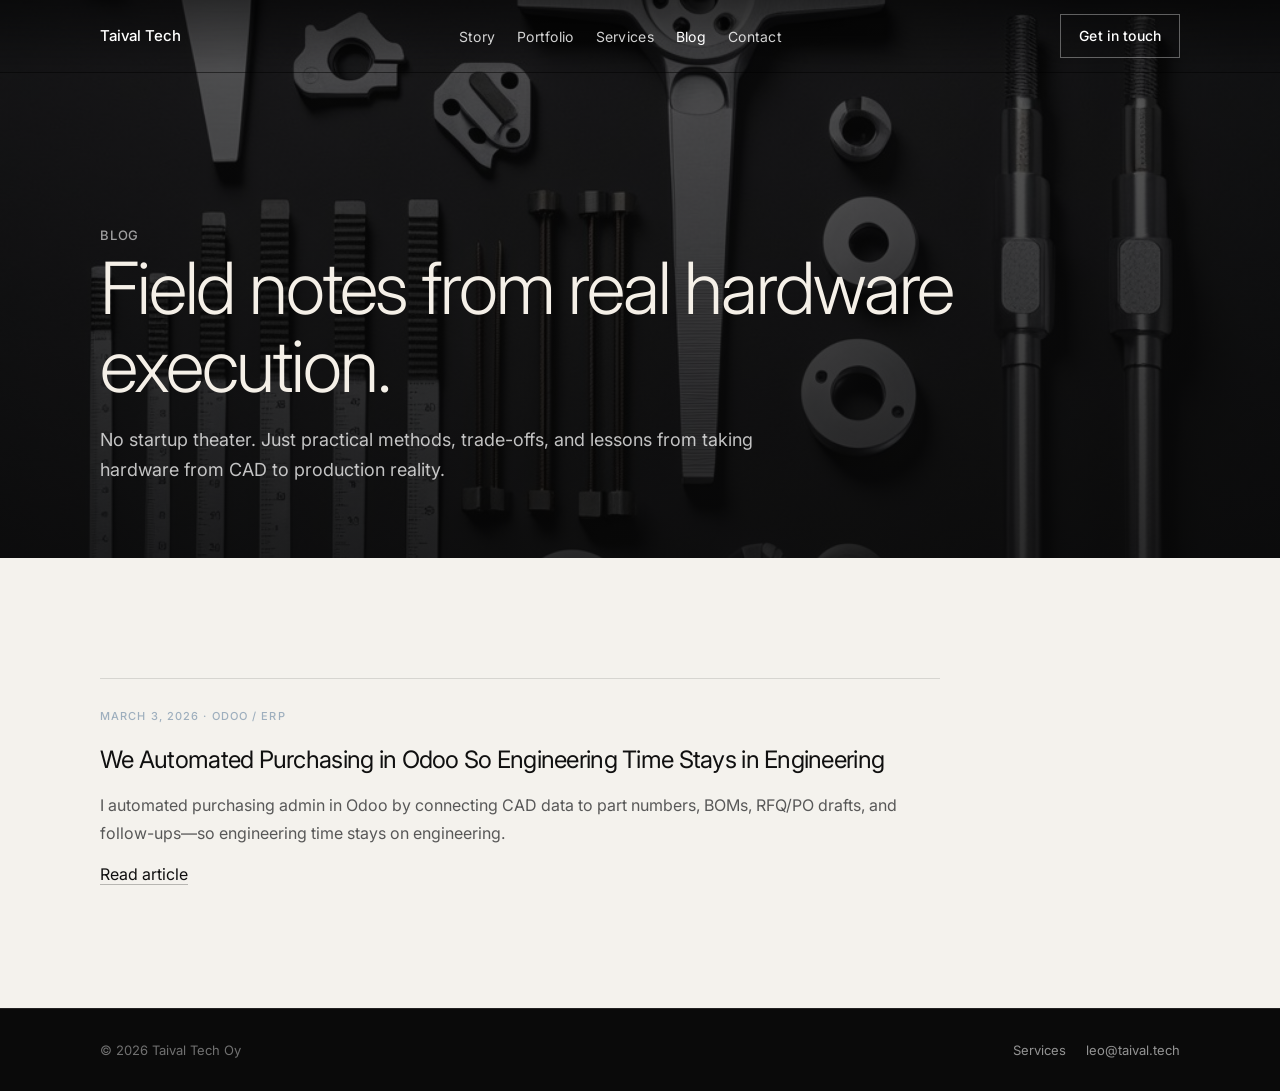
==== blog/index.html @ 3283a110 "Web expansion: multi-page site with 10x engineer positioning, services, portfolio, blog, and IXI-sty" ====
<!DOCTYPE html>
<html lang="en">
<head>
  <meta charset="UTF-8" />
  <meta name="viewport" content="width=device-width, initial-scale=1.0" />
  <title>Blog — Taival Tech</title>
  <meta name="description" content="Practical notes on hardware engineering execution, production readiness, and AI-assisted workflows by Iiro Peltola." />
  <link rel="preconnect" href="https://fonts.googleapis.com" />
  <link rel="preconnect" href="https://fonts.gstatic.com" crossorigin />
  <link href="https://fonts.googleapis.com/css2?family=Inter:wght@300;400;500;600&display=swap" rel="stylesheet" />
  <link rel="stylesheet" href="../assets/site.css" />
  <script defer src="../assets/site.js"></script>
</head>
<body>
  <nav class="site-nav" id="site-nav">
    <div class="nav-inner">
      <a class="nav-logo" href="../index.html">Taival Tech</a>
      <ul class="nav-links">
        <li><a href="../index.html#story" id="nav-story">Story</a></li>
        <li><a href="../portfolio/" id="nav-portfolio">Portfolio</a></li>
        <li><a href="../services/" id="nav-services">Services</a></li>
        <li><a href="../blog/" id="nav-blog">Blog</a></li>
        <li><a href="../index.html#contact" id="nav-contact">Contact</a></li>
      </ul>
      <a class="nav-cta" href="../index.html#contact">Get in touch</a>
    </div>
  </nav>

  <header class="page-hero" style="background:linear-gradient(rgba(6,6,6,0.64),rgba(6,6,6,0.84)),url('../2026-03-03-services-tools.png') center/cover no-repeat;">
    <div class="container reveal">
      <span class="eyebrow reveal-child">Blog</span>
      <h1 class="reveal-child" style="transition-delay:0.08s">Field notes from real hardware execution.</h1>
      <p class="reveal-child" style="transition-delay:0.16s">No startup theater. Just practical methods, trade-offs, and lessons from taking hardware from CAD to production reality.</p>
    </div>
  </header>

  <section class="section section--light reveal">
    <div class="container">
      <article class="card reveal-child" style="max-width:840px;transition-delay:0.08s;">
        <span class="card-meta">March 3, 2026 · Odoo / ERP</span>
        <h3>We Automated Purchasing in Odoo So Engineering Time Stays in Engineering</h3>
        <p class="muted">I automated purchasing admin in Odoo by connecting CAD data to part numbers, BOMs, RFQ/PO drafts, and follow-ups—so engineering time stays on engineering.</p>
        <p style="margin-top:14px"><a class="inline-link" href="odoo-integration-10x-engineer.html">Read article</a></p>
      </article>
    </div>
  </section>

  <footer class="site-footer">
    <div class="footer-inner">
      <span>© 2026 Taival Tech Oy</span>
      <div class="footer-links">
        <a href="../services/">Services</a>
        <a href="mailto:leo@taival.tech">leo@taival.tech</a>
      </div>
    </div>
  </footer>
</body>
</html>
---- assets/site.css ----
*, *::before, *::after {
  box-sizing: border-box;
}

:root {
  --bg-dark: #0a0a0a;
  --bg-elevated: #111111;
  --bg-soft-dark: #171717;
  --bg-light: #f4f2ed;
  --bg-light-2: #ece9e2;
  --text-light: #f5f0e8;
  --text-light-muted: rgba(245, 240, 232, 0.68);
  --text-dark: #101010;
  --text-dark-muted: #585858;
  --line-light: rgba(255, 255, 255, 0.14);
  --line-dark: rgba(0, 0, 0, 0.12);
  --accent: #9eafbe;
  --max: 1160px;
  --nav-height: 72px;
  --radius: 2px;
}

html {
  scroll-behavior: smooth;
}

body {
  margin: 0;
  font-family: 'Inter', -apple-system, BlinkMacSystemFont, 'Segoe UI', sans-serif;
  font-size: 18px;
  line-height: 1.7;
  color: var(--text-dark);
  background: var(--bg-light);
  -webkit-font-smoothing: antialiased;
}

h1,
h2,
h3,
h4 {
  margin: 0;
  font-weight: 300;
  letter-spacing: -0.03em;
}

p {
  margin: 0;
}

a {
  color: inherit;
}

img,
video {
  max-width: 100%;
  display: block;
}

section[id] {
  scroll-margin-top: 96px;
}

.container {
  max-width: var(--max);
  margin: 0 auto;
  padding: 0 40px;
}

.label {
  display: inline-block;
  margin-bottom: 28px;
  font-size: 11px;
  font-weight: 500;
  letter-spacing: 0.12em;
  text-transform: uppercase;
  color: var(--accent);
}

.eyebrow {
  font-size: 13px;
  font-weight: 500;
  letter-spacing: 0.06em;
  text-transform: uppercase;
  color: rgba(255, 255, 255, 0.6);
}

.lead {
  font-size: clamp(19px, 2.2vw, 24px);
  line-height: 1.55;
}

.muted {
  color: var(--text-dark-muted);
}

/* NAV */
.site-nav {
  position: fixed;
  top: 0;
  left: 0;
  right: 0;
  z-index: 100;
  border-bottom: 1px solid transparent;
  background: linear-gradient(to bottom, rgba(0, 0, 0, 0.5), transparent);
  transition: background 0.24s ease, border-color 0.24s ease;
}

.site-nav.scrolled {
  background: rgba(10, 10, 10, 0.9);
  border-bottom-color: rgba(255, 255, 255, 0.08);
  backdrop-filter: blur(10px);
}

.nav-inner {
  max-width: var(--max);
  margin: 0 auto;
  height: var(--nav-height);
  padding: 0 40px;
  display: flex;
  align-items: center;
  justify-content: space-between;
  gap: 24px;
}

.nav-logo {
  font-size: 15px;
  font-weight: 500;
  letter-spacing: -0.01em;
  color: #ffffff;
  text-decoration: none;
  white-space: nowrap;
}

.nav-links {
  display: flex;
  align-items: center;
  gap: 22px;
  list-style: none;
  margin: 0;
  padding: 0;
}

.nav-links a {
  color: rgba(255, 255, 255, 0.82);
  text-decoration: none;
  font-size: 14px;
  letter-spacing: 0.02em;
  transition: color 0.2s ease;
}

.nav-links a:hover,
.nav-links a.active {
  color: #ffffff;
}

.nav-cta,
.btn,
.btn-ghost {
  display: inline-flex;
  align-items: center;
  justify-content: center;
  gap: 10px;
  text-decoration: none;
  font-size: 14px;
  font-weight: 500;
  letter-spacing: 0.01em;
  transition: background 0.2s ease, color 0.2s ease, opacity 0.2s ease, border-color 0.2s ease;
}

.nav-cta {
  color: #ffffff;
  border: 1px solid rgba(255, 255, 255, 0.35);
  padding: 9px 18px;
}

.nav-cta:hover {
  background: #ffffff;
  color: var(--bg-dark);
}

.btn {
  color: var(--bg-dark);
  background: var(--text-light);
  padding: 14px 30px;
  border: 1px solid rgba(255, 255, 255, 0.12);
}

.btn:hover {
  opacity: 0.86;
}

.btn-ghost {
  color: #ffffff;
  border: 1px solid rgba(255, 255, 255, 0.36);
  padding: 13px 26px;
}

.btn-ghost:hover {
  background: rgba(255, 255, 255, 0.08);
}

/* HERO */
.hero {
  position: relative;
  min-height: 96vh;
  color: var(--text-light);
  display: flex;
  align-items: center;
  overflow: hidden;
}

.hero-media {
  position: absolute;
  inset: 0;
}

.hero-video,
.hero-bg {
  position: absolute;
  inset: 0;
  width: 100%;
  height: 100%;
  object-fit: cover;
}

.hero-video {
  opacity: 0.43;
  filter: saturate(0.88) contrast(1.04);
}

.hero-bg {
  background: url('../2026-03-03-hero-motor.png') center / cover no-repeat;
  animation: heroKenBurns 24s ease-in-out infinite alternate;
  opacity: 0.42;
}

.hero-media::after {
  content: '';
  position: absolute;
  inset: 0;
  background:
    linear-gradient(to bottom, rgba(0, 0, 0, 0.6), rgba(0, 0, 0, 0.76) 55%, rgba(0, 0, 0, 0.9)),
    radial-gradient(circle at 68% 26%, rgba(255, 255, 255, 0.08), transparent 50%);
}

@keyframes heroKenBurns {
  0% {
    transform: scale(1);
  }

  100% {
    transform: scale(1.07);
  }
}

.hero-content {
  position: relative;
  z-index: 1;
  padding-top: var(--nav-height);
}

.hero h1 {
  max-width: 920px;
  font-size: clamp(46px, 7vw, 88px);
  line-height: 1.06;
  margin-bottom: 24px;
}

.hero p {
  max-width: 680px;
  font-size: 20px;
  color: var(--text-light-muted);
  margin-bottom: 34px;
}

.hero-actions {
  display: flex;
  gap: 14px;
  flex-wrap: wrap;
}

.hero-tagline {
  display: inline-block;
  margin-top: 18px;
  color: rgba(255, 255, 255, 0.4);
  font-size: 11px;
  font-weight: 500;
  letter-spacing: 0.12em;
  text-transform: uppercase;
}

.scroll-indicator {
  position: absolute;
  bottom: 34px;
  left: 50%;
  transform: translateX(-50%);
  z-index: 2;
}

.scroll-indicator::before {
  content: '';
  display: block;
  width: 1px;
  height: 48px;
  background: rgba(255, 255, 255, 0.36);
  animation: scrollPulse 2.5s ease infinite;
}

@keyframes scrollPulse {
  0%,
  100% {
    opacity: 0.2;
    transform: scaleY(0.52);
    transform-origin: top;
  }

  50% {
    opacity: 0.7;
    transform: scaleY(1);
    transform-origin: top;
  }
}

/* PAGE HERO */
.page-hero {
  min-height: 62vh;
  display: flex;
  align-items: end;
  padding: 140px 0 72px;
  color: var(--text-light);
  background:
    linear-gradient(rgba(6, 6, 6, 0.64), rgba(6, 6, 6, 0.84)),
    url('../2026-03-03-services-tools.png') center / cover no-repeat;
}

.page-hero h1 {
  font-size: clamp(40px, 6vw, 72px);
  line-height: 1.08;
  margin-bottom: 20px;
}

.page-hero p {
  max-width: 700px;
  color: rgba(255, 255, 255, 0.75);
}

.section {
  padding: 120px 0;
}

.section--light {
  background: var(--bg-light);
  color: var(--text-dark);
}

.section--warm {
  background: var(--bg-light-2);
  color: var(--text-dark);
}

.section--dark {
  background: var(--bg-dark);
  color: var(--text-light);
}

.section--dark .muted {
  color: rgba(245, 240, 232, 0.68);
}

.section-title {
  font-size: clamp(34px, 5vw, 60px);
  line-height: 1.1;
  margin-bottom: 24px;
}

.grid-2 {
  display: grid;
  grid-template-columns: repeat(2, minmax(0, 1fr));
  gap: 48px;
}

.grid-3 {
  display: grid;
  grid-template-columns: repeat(3, minmax(0, 1fr));
  gap: 28px;
}

.card {
  border-top: 1px solid var(--line-dark);
  padding-top: 20px;
}

.section--dark .card {
  border-top-color: var(--line-light);
}

.card h3 {
  font-size: 24px;
  font-weight: 400;
  margin-bottom: 12px;
}

.card p {
  font-size: 16px;
}

.card-meta {
  display: inline-block;
  margin-bottom: 14px;
  font-size: 11px;
  font-weight: 500;
  letter-spacing: 0.1em;
  text-transform: uppercase;
  color: var(--accent);
}

.story-line {
  display: grid;
  gap: 18px;
}

.story-item {
  display: grid;
  grid-template-columns: 120px 1fr;
  gap: 20px;
  padding-bottom: 18px;
  border-bottom: 1px solid var(--line-dark);
}

.story-item:last-child {
  border-bottom: none;
  padding-bottom: 0;
}

.story-item strong {
  font-size: 14px;
  letter-spacing: 0.06em;
  text-transform: uppercase;
  color: #333333;
}

.story-item p {
  color: #2d2d2d;
}

.execution-model {
  --progress: 0;
  background: var(--bg-elevated);
  color: var(--text-light);
}

.execution-grid {
  display: grid;
  grid-template-columns: 320px 1fr;
  gap: 60px;
}

.execution-sticky {
  position: relative;
}

.sticky-card {
  position: sticky;
  top: 96px;
  border: 1px solid rgba(255, 255, 255, 0.1);
  padding: 22px;
  background: rgba(255, 255, 255, 0.02);
}

.progress-line {
  width: 100%;
  height: 2px;
  margin: 18px 0;
  background: rgba(255, 255, 255, 0.16);
  overflow: hidden;
}

.progress-fill {
  display: block;
  width: 100%;
  height: 100%;
  transform-origin: left center;
  transform: scaleX(var(--progress));
  background: #ffffff;
  transition: transform 0.16s linear;
}

.progress-note {
  font-size: 15px;
  color: rgba(255, 255, 255, 0.74);
}

.execution-steps {
  display: grid;
  gap: 28px;
}

.step {
  border-top: 1px solid rgba(255, 255, 255, 0.16);
  padding-top: 18px;
}

.step h3 {
  font-size: 24px;
  font-weight: 400;
  margin-bottom: 8px;
}

.step p {
  color: rgba(255, 255, 255, 0.78);
}

.profile {
  display: grid;
  grid-template-columns: 1fr 280px;
  gap: 56px;
  align-items: center;
}

.profile img {
  width: 280px;
  height: 340px;
  object-fit: cover;
  object-position: center top;
}

.inline-link {
  text-decoration: none;
  border-bottom: 1px solid rgba(0, 0, 0, 0.25);
}

.inline-link:hover {
  border-color: rgba(0, 0, 0, 0.6);
}

.section--dark .inline-link {
  border-color: rgba(255, 255, 255, 0.24);
}

.section--dark .inline-link:hover {
  border-color: rgba(255, 255, 255, 0.62);
}

/* CONTACT */
.contact-intro {
  max-width: 640px;
  margin-bottom: 36px;
  color: rgba(255, 255, 255, 0.8);
}

.contact-form {
  max-width: 640px;
}

.form-row {
  display: grid;
  grid-template-columns: repeat(2, minmax(0, 1fr));
  gap: 22px;
  margin-bottom: 22px;
}

.contact-form input,
.contact-form textarea {
  width: 100%;
  font: inherit;
  color: var(--text-light);
  background: transparent;
  border: none;
  border-bottom: 1px solid rgba(255, 255, 255, 0.22);
  padding: 12px 0;
  outline: none;
  transition: border-color 0.2s ease;
}

.contact-form textarea {
  resize: vertical;
  margin-bottom: 22px;
}

.contact-form input::placeholder,
.contact-form textarea::placeholder {
  color: rgba(255, 255, 255, 0.4);
}

.contact-form input:focus,
.contact-form textarea:focus {
  border-bottom-color: rgba(255, 255, 255, 0.72);
}

.btn-submit {
  width: 100%;
  border: none;
  background: var(--text-light);
  color: var(--bg-dark);
  font: inherit;
  font-size: 15px;
  font-weight: 500;
  padding: 14px 24px;
  cursor: pointer;
  transition: opacity 0.2s ease;
}

.btn-submit:hover {
  opacity: 0.86;
}

.form-status {
  display: block;
  margin-top: 14px;
  font-size: 12px;
  letter-spacing: 0.02em;
  color: rgba(255, 255, 255, 0.46);
}

/* BLOG ARTICLE */
.article {
  max-width: 780px;
}

.article h1 {
  font-size: clamp(34px, 5vw, 58px);
  line-height: 1.12;
  margin-bottom: 20px;
}

.article h2 {
  font-size: 28px;
  margin: 46px 0 14px;
}

.article p,
.article li {
  color: #212121;
  font-size: 18px;
}

.article ul {
  padding-left: 22px;
}

.article-meta {
  font-size: 13px;
  color: #666666;
  margin-bottom: 26px;
}

.article-note {
  margin-top: 36px;
  padding: 16px 18px;
  background: #ebe7de;
  border-left: 2px solid #979185;
  font-size: 15px;
}

/* FOOTER */
.site-footer {
  background: var(--bg-dark);
  border-top: 1px solid rgba(255, 255, 255, 0.1);
  padding: 30px 0;
}

.footer-inner {
  max-width: var(--max);
  margin: 0 auto;
  padding: 0 40px;
  display: flex;
  align-items: center;
  justify-content: space-between;
  gap: 20px;
  color: rgba(255, 255, 255, 0.42);
  font-size: 13px;
}

.footer-links {
  display: flex;
  align-items: center;
  gap: 20px;
}

.footer-links a {
  text-decoration: none;
  color: rgba(255, 255, 255, 0.56);
}

.footer-links a:hover {
  color: rgba(255, 255, 255, 0.86);
}

/* REVEALS */
.reveal-child {
  opacity: 0;
  transform: translateY(26px);
  transition: opacity 0.62s ease, transform 0.62s ease;
}

.reveal-child.visible {
  opacity: 1;
  transform: translateY(0);
}

@media (prefers-reduced-motion: reduce) {
  html {
    scroll-behavior: auto;
  }

  .hero-bg,
  .scroll-indicator::before,
  .reveal-child {
    animation: none !important;
    transition: none !important;
  }

  .reveal-child {
    opacity: 1;
    transform: none;
  }
}

@media (max-width: 1080px) {
  .nav-inner,
  .container,
  .footer-inner {
    padding-left: 28px;
    padding-right: 28px;
  }

  .execution-grid {
    grid-template-columns: 1fr;
    gap: 38px;
  }

  .sticky-card {
    position: static;
  }
}

@media (max-width: 900px) {
  body {
    font-size: 17px;
  }

  .grid-2,
  .grid-3,
  .profile {
    grid-template-columns: 1fr;
  }

  .profile {
    gap: 30px;
  }

  .profile img {
    width: min(280px, 100%);
  }

  .story-item {
    grid-template-columns: 1fr;
    gap: 8px;
  }
}

@media (max-width: 760px) {
  .site-nav {
    background: rgba(10, 10, 10, 0.76);
    border-bottom-color: rgba(255, 255, 255, 0.08);
  }

  .nav-inner {
    height: auto;
    min-height: var(--nav-height);
    padding-top: 10px;
    padding-bottom: 10px;
    flex-wrap: wrap;
    justify-content: center;
  }

  .nav-logo {
    width: 100%;
    text-align: center;
  }

  .nav-links {
    gap: 14px;
    flex-wrap: wrap;
    justify-content: center;
  }

  .hero-content {
    padding-top: calc(var(--nav-height) + 54px);
  }

  .section {
    padding: 84px 0;
  }

  .form-row {
    grid-template-columns: 1fr;
  }

  .footer-inner {
    flex-direction: column;
    align-items: flex-start;
  }
}
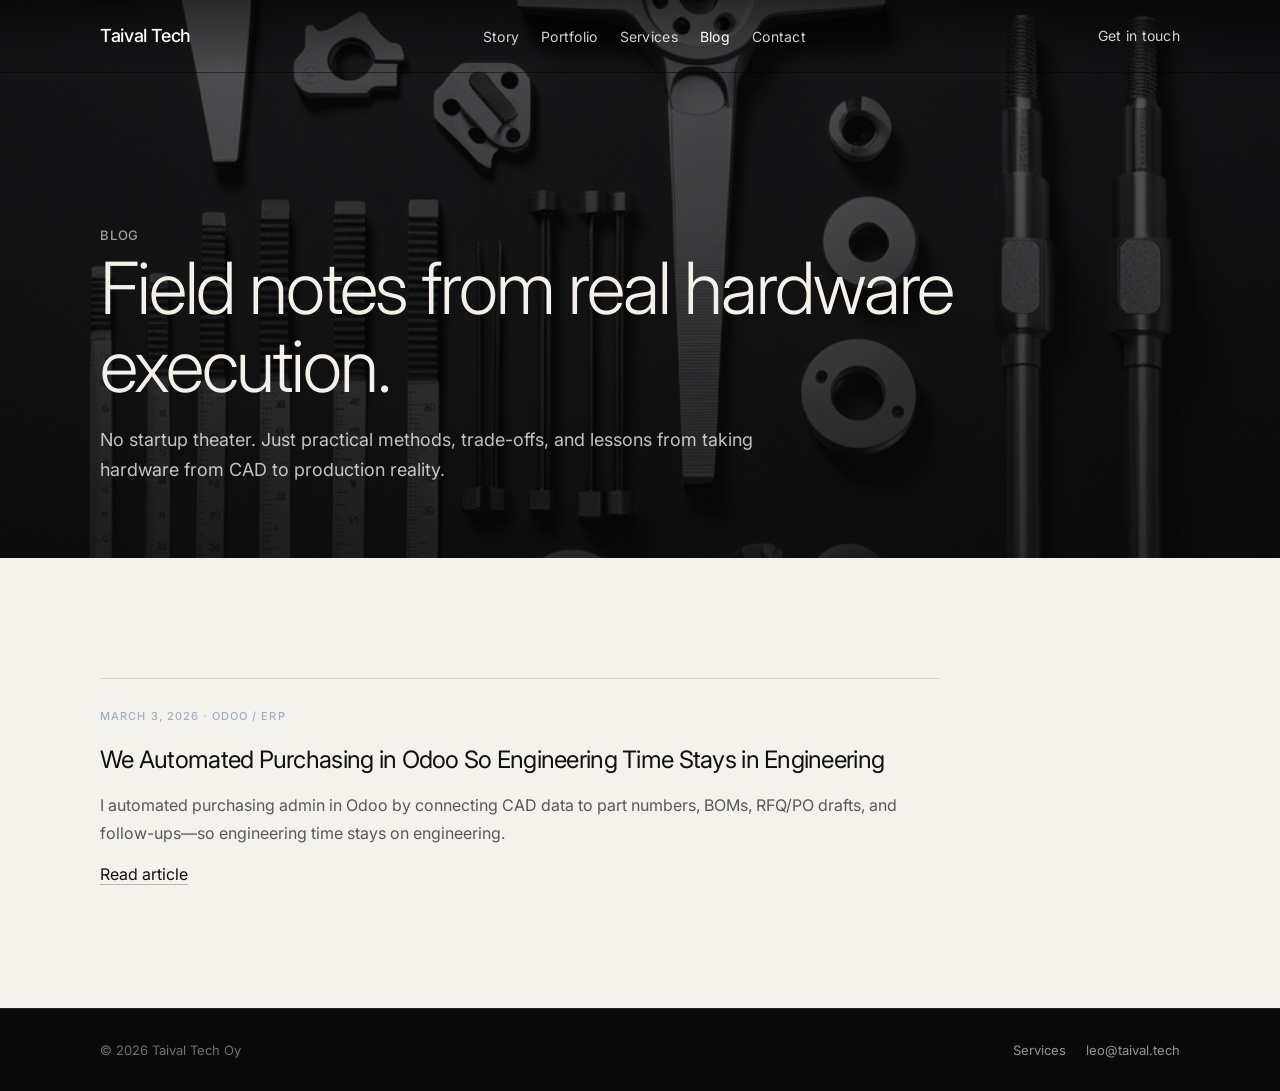
==== commit d2c79bc2: "Nav redesign: light/dark adaptive, 2-line hamburger, plain text CTA, hero real video, remove executi" ====
--- a/blog/index.html
+++ b/blog/index.html
@@ -1,4 +1,4 @@
-<!DOCTYPE html>
+﻿<!DOCTYPE html>
 <html lang="en">
 <head>
   <meta charset="UTF-8" />
@@ -14,6 +14,7 @@
 <body>
   <nav class="site-nav" id="site-nav">
     <div class="nav-inner">
+      <button class="nav-hamburger" id="nav-hamburger" aria-label="Open menu" aria-expanded="false"><span></span><span></span></button>
       <a class="nav-logo" href="../index.html">Taival Tech</a>
       <ul class="nav-links">
         <li><a href="../index.html#story" id="nav-story">Story</a></li>
@@ -22,9 +23,22 @@
         <li><a href="../blog/" id="nav-blog">Blog</a></li>
         <li><a href="../index.html#contact" id="nav-contact">Contact</a></li>
       </ul>
-      <a class="nav-cta" href="../index.html#contact">Get in touch</a>
+      <a class="nav-cta nav-cta--text" href="../index.html#contact">Get in touch</a>
     </div>
   </nav>
+  <div class="nav-drawer" id="nav-drawer" aria-hidden="true">
+    <ul class="nav-drawer-links">
+      <li><a href="../index.html#story">Story</a></li>
+      <li><a href="../portfolio/">Portfolio</a></li>
+      <li><a href="../services/">Services</a></li>
+      <li><a href="../blog/">Blog</a></li>
+      <li><a href="../index.html#contact">Contact</a></li>
+    </ul>
+    <div class="nav-drawer-footer">
+      <a href="https://linkedin.com/in/iiro-peltola" target="_blank" rel="noreferrer">LinkedIn</a>
+      <a href="mailto:leo@taival.tech">Email</a>
+    </div>
+  </div>
 
   <header class="page-hero" style="background:linear-gradient(rgba(6,6,6,0.64),rgba(6,6,6,0.84)),url('../2026-03-03-services-tools.png') center/cover no-repeat;">
     <div class="container reveal">
--- a/assets/site.css
+++ b/assets/site.css
@@ -100,7 +100,7 @@
   top: 0;
   left: 0;
   right: 0;
-  z-index: 100;
+  z-index: 200;
   border-bottom: 1px solid transparent;
   background: linear-gradient(to bottom, rgba(0, 0, 0, 0.5), transparent);
   transition: background 0.24s ease, border-color 0.24s ease;
@@ -124,12 +124,31 @@
 }
 
 .nav-logo {
-  font-size: 15px;
+  font-size: 18px;
   font-weight: 500;
-  letter-spacing: -0.01em;
+  letter-spacing: -0.02em;
   color: #ffffff;
   text-decoration: none;
   white-space: nowrap;
+  transition: color 0.25s ease;
+}
+/* Nav light mode — over light sections */
+.site-nav.nav-light .nav-logo,
+.site-nav.nav-light .nav-links a,
+.site-nav.nav-light .nav-cta--text {
+  color: #0a0a0a;
+}
+.site-nav.nav-light .nav-hamburger span {
+  background: #0a0a0a;
+}
+.site-nav.nav-light {
+  background: rgba(255,255,255,0.92);
+  border-bottom-color: rgba(0,0,0,0.06);
+  backdrop-filter: blur(10px);
+}
+.site-nav.scrolled.nav-light {
+  background: rgba(255,255,255,0.96);
+  border-bottom-color: rgba(0,0,0,0.08);
 }
 
 .nav-links {
@@ -173,7 +192,21 @@
   border: 1px solid rgba(255, 255, 255, 0.35);
   padding: 9px 18px;
 }
-
+/* Plain text link variant (IXI style) */
+.nav-cta--text {
+  border: none;
+  padding: 0;
+  font-size: 14px;
+  font-weight: 400;
+  letter-spacing: 0.02em;
+  color: rgba(255,255,255,0.82);
+  text-decoration: none;
+  transition: color 0.2s ease;
+}
+.nav-cta--text:hover {
+  background: none;
+  color: #ffffff;
+}
 .nav-cta:hover {
   background: #ffffff;
   color: var(--bg-dark);
@@ -760,30 +793,154 @@
   }
 }
 
+/* ── Hamburger button (hidden on desktop) ── */
+.nav-hamburger {
+  display: none;
+  flex-direction: column;
+  justify-content: center;
+  gap: 5px;
+  width: 32px;
+  height: 32px;
+  padding: 4px;
+  background: none;
+  border: none;
+  cursor: pointer;
+  flex-shrink: 0;
+}
+.nav-hamburger span {
+  display: block;
+  height: 1.5px;
+  width: 100%;
+  background: #ffffff;
+  transition: transform 0.22s ease, opacity 0.22s ease;
+  transform-origin: center;
+}
+/* 2-line hamburger: top ↘ / bottom ↗ */
+.nav-hamburger[aria-expanded="true"] span:nth-child(1) {
+  transform: translateY(3.5px) rotate(45deg);
+}
+.nav-hamburger[aria-expanded="true"] span:nth-child(2) {
+  transform: translateY(-3.5px) rotate(-45deg);
+}
+
+/* ── Mobile drawer (full-screen IXI-style) ── */
+.nav-drawer {
+  display: none;
+  position: fixed;
+  top: 0;
+  left: 0;
+  right: 0;
+  bottom: 0;
+  width: 100%;
+  height: 100%;
+  min-height: 100dvh;
+  background: #0a0a0a;
+  z-index: 199;
+  padding: calc(var(--nav-height) + 32px) 40px 60px;
+  opacity: 0;
+  pointer-events: none;
+  transition: opacity 0.28s ease;
+  flex-direction: column;
+  justify-content: space-between;
+  overflow-y: auto;
+}
+.nav-drawer.open {
+  opacity: 1;
+  pointer-events: auto;
+}
+.nav-drawer-links {
+  list-style: none;
+  margin: 0;
+  padding: 0;
+  display: flex;
+  flex-direction: column;
+  gap: 0;
+}
+.nav-drawer-links a {
+  display: block;
+  padding: 18px 0;
+  color: rgba(255, 255, 255, 0.9);
+  text-decoration: none;
+  font-size: 42px;
+  font-weight: 300;
+  letter-spacing: -0.03em;
+  transition: color 0.18s ease;
+}
+.nav-drawer-links a:hover {
+  color: #ffffff;
+}
+.nav-drawer-footer {
+  display: flex;
+  gap: 20px;
+  margin-top: 48px;
+}
+.nav-drawer-footer a {
+  color: rgba(255, 255, 255, 0.5);
+  text-decoration: none;
+  font-size: 13px;
+  letter-spacing: 0.06em;
+  text-transform: uppercase;
+  transition: color 0.18s ease;
+}
+.nav-drawer-footer a:hover {
+  color: #ffffff;
+}
+
 @media (max-width: 760px) {
   .site-nav {
-    background: rgba(10, 10, 10, 0.76);
+    background: rgba(10, 10, 10, 0.9);
+    backdrop-filter: blur(10px);
     border-bottom-color: rgba(255, 255, 255, 0.08);
   }
 
+  .nav-hamburger {
+    display: flex;
+  }
+
   .nav-inner {
-    height: auto;
-    min-height: var(--nav-height);
-    padding-top: 10px;
-    padding-bottom: 10px;
-    flex-wrap: wrap;
-    justify-content: center;
+    height: var(--nav-height);
+    padding: 0 22px;
+    flex-wrap: nowrap;
+    gap: 0;
+  }
+
+  /* hamburger left, logo center, cta right — IXI pattern */
+  .nav-inner {
+    display: grid;
+    grid-template-columns: 44px 1fr 44px;
+    align-items: center;
+    gap: 0;
+  }
+
+  .nav-hamburger {
+    grid-column: 1;
+    justify-self: start;
   }
 
   .nav-logo {
-    width: 100%;
+    grid-column: 2;
     text-align: center;
   }
 
+  /* Hide desktop links on mobile */
   .nav-links {
-    gap: 14px;
-    flex-wrap: wrap;
-    justify-content: center;
+    display: none;
+  }
+
+  /* CTA: plain text right */
+  .nav-cta, .nav-cta--text {
+    grid-column: 3;
+    justify-self: end;
+    font-size: 13px;
+    padding: 0;
+    border: none;
+    white-space: nowrap;
+    color: rgba(255,255,255,0.78);
+  }
+  .nav-cta::after { display: none; }
+
+  .nav-drawer {
+    display: flex;
   }
 
   .hero-content {
@@ -803,3 +960,61 @@
     align-items: flex-start;
   }
 }
+
+/* ── Video break sections (IXI-style cinematic clips between sections) ── */
+.video-break {
+  position: relative;
+  width: 100%;
+  height: 56vw;
+  max-height: 680px;
+  min-height: 280px;
+  overflow: hidden;
+  background: #0a0a0a;
+}
+.video-break__vid {
+  position: absolute;
+  inset: 0;
+  width: 100%;
+  height: 100%;
+  object-fit: cover;
+  object-position: center;
+  opacity: 0.85;
+}
+
+/* ── Services index list (homepage) ── */
+.services-index-list {
+  list-style: none;
+  margin: 28px 0 0;
+  padding: 0;
+  max-width: 680px;
+}
+.services-index-list li {
+  border-top: 1px solid var(--line-dark);
+}
+.services-index-list li:last-child {
+  border-bottom: 1px solid var(--line-dark);
+}
+.services-index-list a {
+  display: flex;
+  align-items: center;
+  justify-content: space-between;
+  padding: 20px 0;
+  text-decoration: none;
+  color: var(--text-dark);
+  transition: opacity 0.18s ease;
+}
+.services-index-list a:hover {
+  opacity: 0.6;
+}
+.sil-name {
+  font-size: 18px;
+  font-weight: 400;
+  letter-spacing: -0.01em;
+}
+.sil-type {
+  font-size: 12px;
+  font-weight: 500;
+  letter-spacing: 0.1em;
+  text-transform: uppercase;
+  color: var(--text-dark-muted);
+}
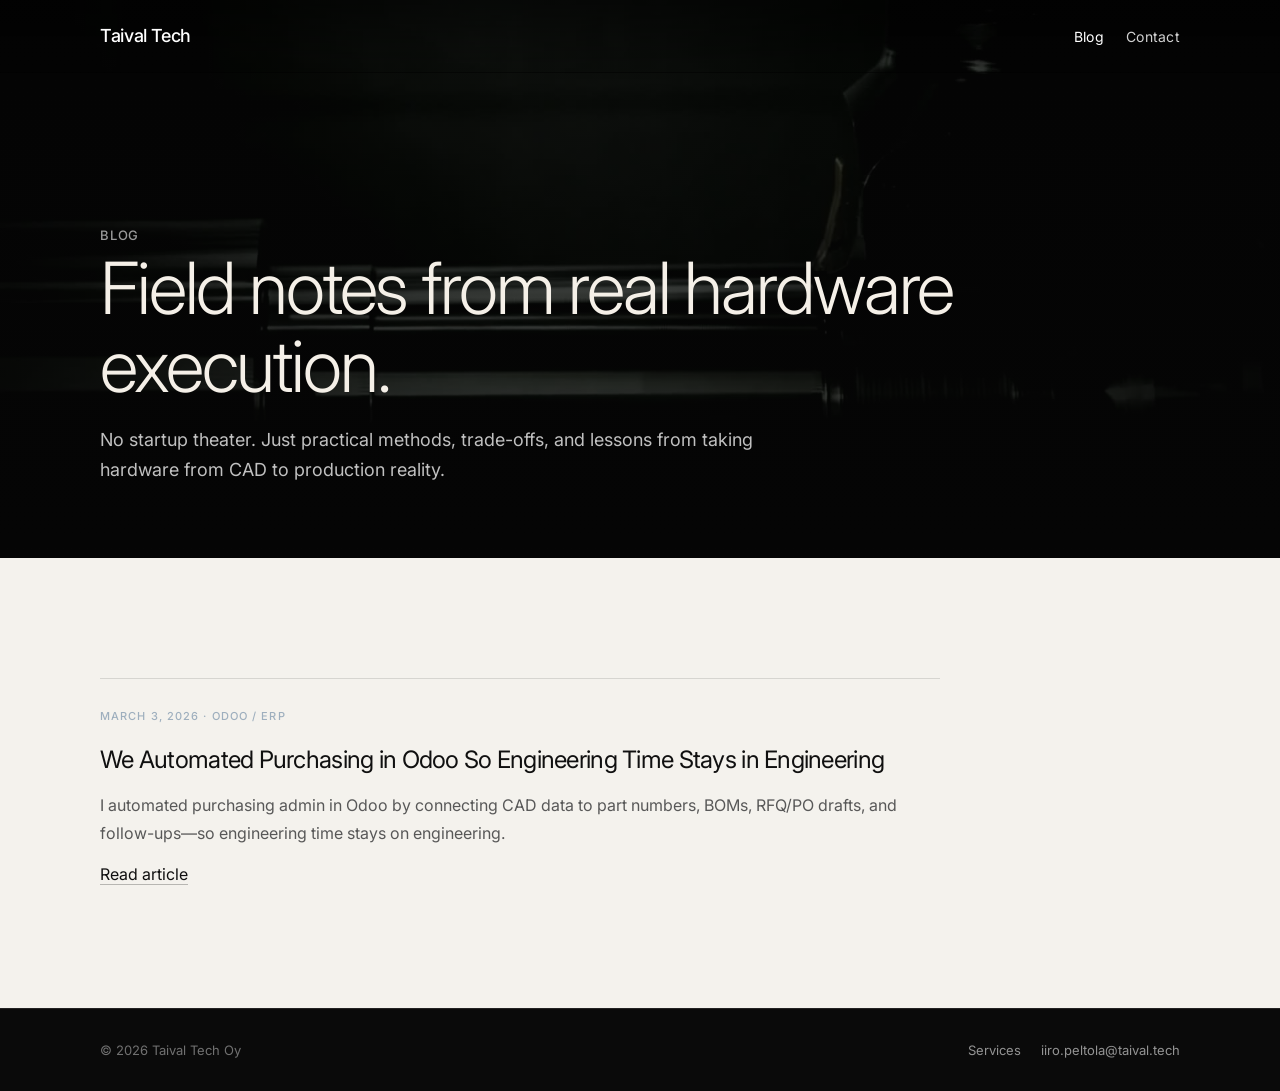
==== commit 7938d1e9: "Update nav, simplify CTA duplication, and publish v3 hero assets" ====
--- a/blog/index.html
+++ b/blog/index.html
@@ -17,30 +17,22 @@
       <button class="nav-hamburger" id="nav-hamburger" aria-label="Open menu" aria-expanded="false"><span></span><span></span></button>
       <a class="nav-logo" href="../index.html">Taival Tech</a>
       <ul class="nav-links">
-        <li><a href="../index.html#story" id="nav-story">Story</a></li>
-        <li><a href="../portfolio/" id="nav-portfolio">Portfolio</a></li>
-        <li><a href="../services/" id="nav-services">Services</a></li>
         <li><a href="../blog/" id="nav-blog">Blog</a></li>
         <li><a href="../index.html#contact" id="nav-contact">Contact</a></li>
       </ul>
-      <a class="nav-cta nav-cta--text" href="../index.html#contact">Get in touch</a>
     </div>
   </nav>
   <div class="nav-drawer" id="nav-drawer" aria-hidden="true">
     <ul class="nav-drawer-links">
-      <li><a href="../index.html#story">Story</a></li>
-      <li><a href="../portfolio/">Portfolio</a></li>
-      <li><a href="../services/">Services</a></li>
       <li><a href="../blog/">Blog</a></li>
       <li><a href="../index.html#contact">Contact</a></li>
     </ul>
     <div class="nav-drawer-footer">
-      <a href="https://linkedin.com/in/iiro-peltola" target="_blank" rel="noreferrer">LinkedIn</a>
-      <a href="mailto:leo@taival.tech">Email</a>
+      <a href="mailto:iiro.peltola@taival.tech">Email</a>
     </div>
   </div>
 
-  <header class="page-hero" style="background:linear-gradient(rgba(6,6,6,0.64),rgba(6,6,6,0.84)),url('../2026-03-03-services-tools.png') center/cover no-repeat;">
+  <header class="page-hero" style="background:linear-gradient(rgba(6,6,6,0.64),rgba(6,6,6,0.84)),url('../assets/hero-taival-v3-poster.jpg') center/cover no-repeat;">
     <div class="container reveal">
       <span class="eyebrow reveal-child">Blog</span>
       <h1 class="reveal-child" style="transition-delay:0.08s">Field notes from real hardware execution.</h1>
@@ -64,9 +56,19 @@
       <span>© 2026 Taival Tech Oy</span>
       <div class="footer-links">
         <a href="../services/">Services</a>
-        <a href="mailto:leo@taival.tech">leo@taival.tech</a>
+        <a href="mailto:iiro.peltola@taival.tech">iiro.peltola@taival.tech</a>
       </div>
     </div>
   </footer>
 </body>
 </html>
+
+
+
+
+
+
+
+
+
+
--- a/assets/site.css
+++ b/assets/site.css
@@ -1,4 +1,4 @@
-*, *::before, *::after {
+﻿*, *::before, *::after {
   box-sizing: border-box;
 }
 
@@ -132,7 +132,7 @@
   white-space: nowrap;
   transition: color 0.25s ease;
 }
-/* Nav light mode — over light sections */
+/* Nav light mode â€” over light sections */
 .site-nav.nav-light .nav-logo,
 .site-nav.nav-light .nav-links a,
 .site-nav.nav-light .nav-cta--text {
@@ -248,27 +248,29 @@
   inset: 0;
 }
 
-.hero-video,
-.hero-bg {
+.hero-video {
   position: absolute;
   inset: 0;
   width: 100%;
   height: 100%;
   object-fit: cover;
-}
-
-.hero-video {
-  opacity: 0.43;
+  opacity: 0.46;
   filter: saturate(0.88) contrast(1.04);
 }
 
-.hero-bg {
-  background: url('../2026-03-03-hero-motor.png') center / cover no-repeat;
-  animation: heroKenBurns 24s ease-in-out infinite alternate;
-  opacity: 0.42;
-}
-
+.hero-media::before {
+  content: '';
+  position: absolute;
+  inset: 0;
+  background: url('./ixi-grain-texture.png') center / cover no-repeat;
+  opacity: 0.08;
+  mix-blend-mode: soft-light;
+  z-index: 1;
+  pointer-events: none;
+}
 .hero-media::after {
+  z-index: 2;
+  pointer-events: none;
   content: '';
   position: absolute;
   inset: 0;
@@ -289,7 +291,7 @@
 
 .hero-content {
   position: relative;
-  z-index: 1;
+  z-index: 3;
   padding-top: var(--nav-height);
 }
 
@@ -793,7 +795,7 @@
   }
 }
 
-/* ── Hamburger button (hidden on desktop) ── */
+/* â”€â”€ Hamburger button (hidden on desktop) â”€â”€ */
 .nav-hamburger {
   display: none;
   flex-direction: column;
@@ -815,7 +817,7 @@
   transition: transform 0.22s ease, opacity 0.22s ease;
   transform-origin: center;
 }
-/* 2-line hamburger: top ↘ / bottom ↗ */
+/* 2-line hamburger: top â†˜ / bottom â†— */
 .nav-hamburger[aria-expanded="true"] span:nth-child(1) {
   transform: translateY(3.5px) rotate(45deg);
 }
@@ -823,7 +825,7 @@
   transform: translateY(-3.5px) rotate(-45deg);
 }
 
-/* ── Mobile drawer (full-screen IXI-style) ── */
+/* â”€â”€ Mobile drawer (full-screen IXI-style) â”€â”€ */
 .nav-drawer {
   display: none;
   position: fixed;
@@ -904,7 +906,7 @@
     gap: 0;
   }
 
-  /* hamburger left, logo center, cta right — IXI pattern */
+  /* hamburger left, logo center, cta right â€” IXI pattern */
   .nav-inner {
     display: grid;
     grid-template-columns: 44px 1fr 44px;
@@ -944,6 +946,7 @@
   }
 
   .hero-content {
+  z-index: 3;
     padding-top: calc(var(--nav-height) + 54px);
   }
 
@@ -961,7 +964,7 @@
   }
 }
 
-/* ── Video break sections (IXI-style cinematic clips between sections) ── */
+/* â”€â”€ Video break sections (IXI-style cinematic clips between sections) â”€â”€ */
 .video-break {
   position: relative;
   width: 100%;
@@ -981,7 +984,7 @@
   opacity: 0.85;
 }
 
-/* ── Services index list (homepage) ── */
+/* â”€â”€ Services index list (homepage) â”€â”€ */
 .services-index-list {
   list-style: none;
   margin: 28px 0 0;
@@ -1018,3 +1021,9 @@
   text-transform: uppercase;
   color: var(--text-dark-muted);
 }
+
+
+
+
+
+
